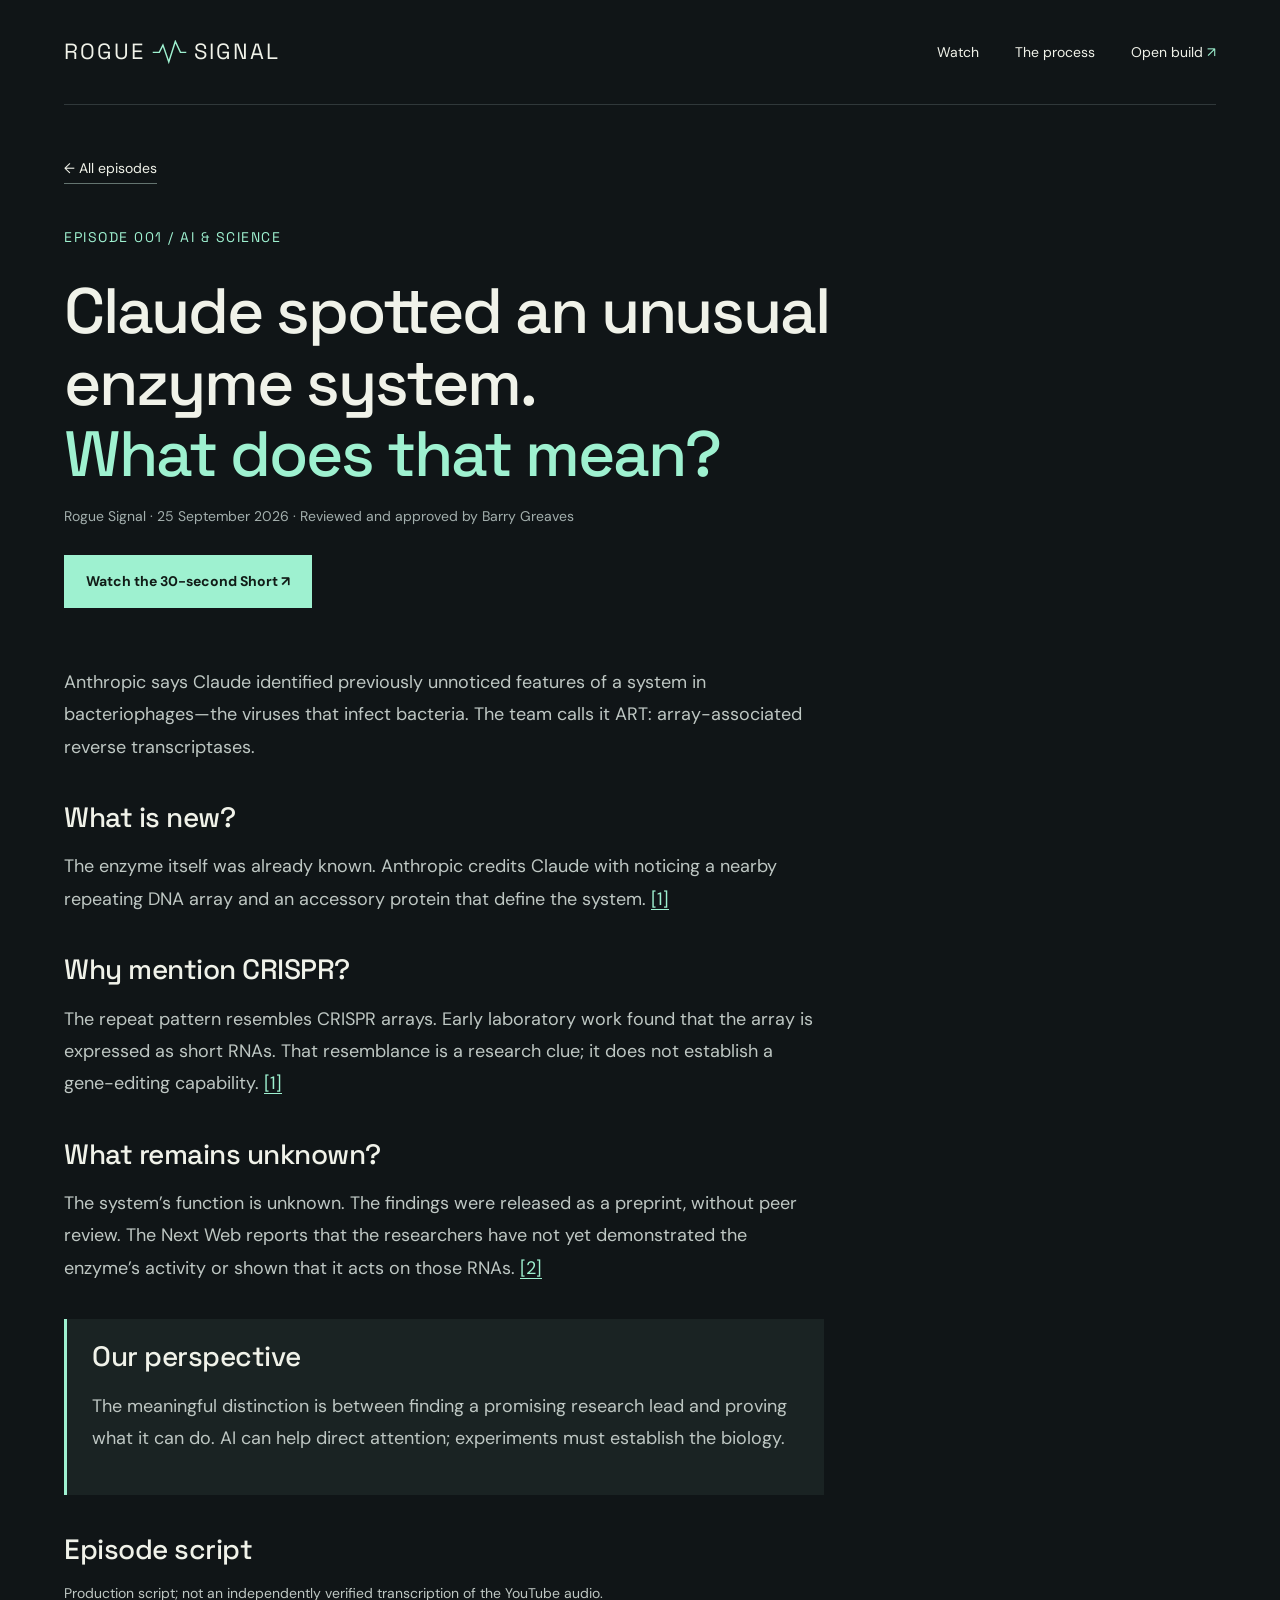
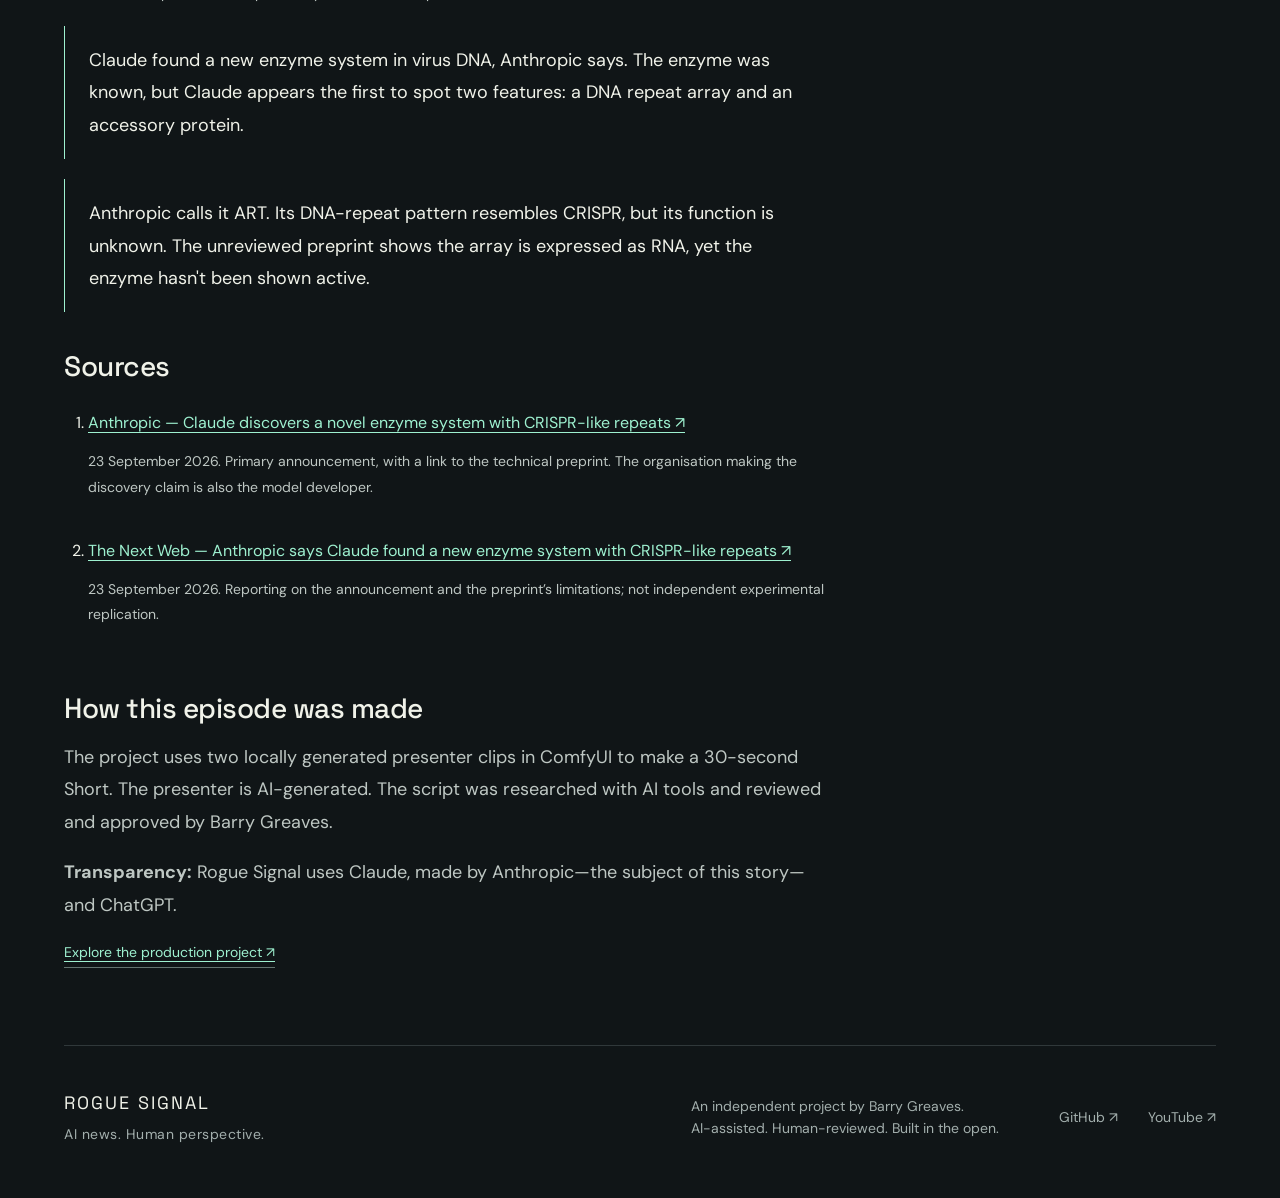
==== website/episodes/001-claude-art.html @ fc08e4f6 "Publish Episode 001 on the website Adds the Episode 001 article (episodes/001-claude-art.html) with " ====
<!doctype html>
<html lang="en"><head><meta charset="utf-8"><meta name="viewport" content="width=device-width,initial-scale=1"><title>Claude finds ART: what we know | Rogue Signal</title><meta name="description" content="Episode 001: the ART enzyme system reported by Anthropic, the CRISPR comparison, and what remains unknown."><link rel="canonical" href="https://roguesignal.news/episodes/001-claude-art.html"><link rel="icon" href="data:image/svg+xml,%3Csvg xmlns='http://www.w3.org/2000/svg' viewBox='0 0 64 64'%3E%3Crect width='64' height='64' rx='12' fill='%23101517'/%3E%3Cpath d='M8 34h10l6-14 10 30 9-38 7 22h7' fill='none' stroke='%238bf5ce' stroke-width='4'/%3E%3C/svg%3E"><link rel="stylesheet" href="../style.css"></head>
<body><a class="skip" href="#main">Skip to content</a><header class="wrap"><a class="brand" href="../index.html" aria-label="Rogue Signal home"><span>ROGUE</span><svg viewBox="0 0 48 32" aria-hidden="true"><path d="M1 17h9l5-10 8 23 9-28 7 15h8"/></svg><span>SIGNAL</span></a><nav aria-label="Main navigation"><a href="../index.html#watch">Watch</a><a href="../index.html#process">The process</a><a href="../index.html#build">Open build <span>↗</span></a></nav></header><main id="main" class="wrap article-page"><a class="text-link" href="../index.html#watch">← All episodes</a><p class="eyebrow">EPISODE 001 / AI &amp; SCIENCE</p><h1>Claude spotted an unusual enzyme system.<br><em>What does that mean?</em></h1><p class="article-meta">Rogue Signal · 25 September 2026 · Reviewed and approved by Barry Greaves</p><a class="button" href="https://www.youtube.com/shorts/i9tvaSYeSaY" target="_blank" rel="noopener">Watch the 30-second Short ↗</a>
<div class="article-body"><p class="intro">Anthropic says Claude identified previously unnoticed features of a system in bacteriophages—the viruses that infect bacteria. The team calls it ART: array-associated reverse transcriptases.</p>
<h2>What is new?</h2><p>The enzyme itself was already known. Anthropic credits Claude with noticing a nearby repeating DNA array and an accessory protein that define the system. <a href="#source-1">[1]</a></p>
<h2>Why mention CRISPR?</h2><p>The repeat pattern resembles CRISPR arrays. Early laboratory work found that the array is expressed as short RNAs. That resemblance is a research clue; it does not establish a gene-editing capability. <a href="#source-1">[1]</a></p>
<h2>What remains unknown?</h2><p>The system’s function is unknown. The findings were released as a preprint, without peer review. The Next Web reports that the researchers have not yet demonstrated the enzyme’s activity or shown that it acts on those RNAs. <a href="#source-2">[2]</a></p>
<aside class="article-note"><h2>Our perspective</h2><p>The meaningful distinction is between finding a promising research lead and proving what it can do. AI can help direct attention; experiments must establish the biology.</p></aside>
<h2>Episode script</h2><p class="article-meta">Production script; not an independently verified transcription of the YouTube audio.</p><blockquote>Claude found a new enzyme system in virus DNA, Anthropic says. The enzyme was known, but Claude appears the first to spot two features: a DNA repeat array and an accessory protein.</blockquote><blockquote>Anthropic calls it ART. Its DNA-repeat pattern resembles CRISPR, but its function is unknown. The unreviewed preprint shows the array is expressed as RNA, yet the enzyme hasn&#x27;t been shown active.</blockquote>
<h2>Sources</h2><ol class="source-list"><li id="source-1"><a href="https://www.anthropic.com/news/claude-discovers-novel-enzyme-system" target="_blank" rel="noopener">Anthropic — Claude discovers a novel enzyme system with CRISPR-like repeats ↗</a><p>23 September 2026. Primary announcement, with a link to the technical preprint. The organisation making the discovery claim is also the model developer.</p></li><li id="source-2"><a href="https://thenextweb.com/news/anthropic-claude-enzyme-system-crispr-like-repeats" target="_blank" rel="noopener">The Next Web — Anthropic says Claude found a new enzyme system with CRISPR-like repeats ↗</a><p>23 September 2026. Reporting on the announcement and the preprint’s limitations; not independent experimental replication.</p></li></ol>
<h2>How this episode was made</h2><p>The project uses two locally generated presenter clips in ComfyUI to make a 30-second Short. The presenter is AI-generated. The script was researched with AI tools and reviewed and approved by Barry Greaves.</p><p><strong>Transparency:</strong> Rogue Signal uses Claude, made by Anthropic—the subject of this story—and ChatGPT.</p><a class="text-link" href="https://github.com/Barry-Greaves/Rogue_Signal" target="_blank" rel="noopener">Explore the production project ↗</a></div></main><footer class="wrap"><div class="footer-title">ROGUE SIGNAL<span>AI news. Human perspective.</span></div><p>An independent project by Barry Greaves.<br>AI-assisted. Human-reviewed. Built in the open.</p><a href="https://github.com/Barry-Greaves/Rogue_Signal" target="_blank" rel="noopener">GitHub ↗</a><a href="https://www.youtube.com/@RogueSignalAI" target="_blank" rel="noopener">YouTube ↗</a></footer></body></html>
---- website/style.css ----
@import url('https://fonts.googleapis.com/css2?family=DM+Sans:wght@400;500;600;700&family=Space+Grotesk:wght@400;500;600;700&display=swap');
:root{--bg:#101517;--line:#30383a;--muted:#a3afad;--mint:#9ef1d0;--white:#f0f2e9}*{box-sizing:border-box}html{scroll-behavior:smooth;scroll-padding-top:24px}body{margin:0;background:var(--bg);color:var(--white);font-family:'DM Sans',sans-serif;line-height:1.6}a{color:inherit;text-decoration:none}a:hover{color:var(--mint)}a:focus-visible{outline:2px solid var(--mint);outline-offset:7px}.wrap{width:min(1320px,90%);margin:auto}.skip{position:absolute;top:-60px}.skip:focus{top:10px;background:var(--bg);z-index:5;padding:10px}header{height:105px;display:flex;align-items:center;justify-content:space-between;border-bottom:1px solid var(--line)}.brand{display:flex;gap:7px;align-items:center;font-family:'Space Grotesk',sans-serif;font-size:22px;letter-spacing:2px}.brand svg{width:35px;fill:none;stroke:var(--mint);stroke-width:2}nav{display:flex;gap:36px;font-size:14px}nav span{color:var(--mint)}.hero{display:grid;grid-template-columns:1.1fr 1fr;gap:60px;padding-top:62px;padding-bottom:65px;align-items:center}.eyebrow,.micro,small,.pill,.portrait-top,.video-label,dt{font-family:'Space Grotesk',sans-serif;font-size:12px;letter-spacing:1.5px}.eyebrow{color:var(--mint);font-size:14px;margin:0 0 28px}i{display:inline-block;width:7px;height:7px;border-radius:50%;background:var(--mint);margin-right:7px}h1,h2,h3{font-family:'Space Grotesk',sans-serif;line-height:1.05;font-weight:500;margin:0}h1{font-size:clamp(60px,6.6vw,96px);letter-spacing:-5px}h1 em{font-style:normal;color:var(--mint)}.intro{color:#bec7c3;font-size:18px;line-height:1.7;margin:28px 0}.actions{display:flex;align-items:center;gap:24px}.button{display:inline-flex;justify-content:space-between;gap:30px;background:var(--mint);color:#111c17;padding:15px 22px;font-size:14px;font-weight:700}.button:hover{background:var(--white);color:#111c17}.text-link{font-size:14px;border-bottom:1px solid #647470;padding:6px 0}.micro{color:var(--muted);margin:24px 0 0;font-size:12px}.portrait{margin:0;height:590px;position:relative;overflow:hidden;background:#243239}.portrait img{width:100%;height:100%;object-fit:cover;object-position:50% 30%}.portrait:after{content:'';position:absolute;inset:0;background:linear-gradient(transparent 55%,#091416cc)}.portrait-top{position:absolute;top:22px;left:22px;right:22px;display:flex;align-items:center;justify-content:space-between;font-size:10px;text-shadow:0 1px 4px #000}.pill{display:inline-block;padding:6px 10px;border:1px solid #67736d;font-size:12px;letter-spacing:1px}.portrait .pill{background:#10151799}figcaption{position:absolute;z-index:1;bottom:25px;left:25px;right:25px;display:flex;justify-content:space-between;font-size:19px;line-height:1.4}.cross{color:var(--mint);font-size:38px}.ticker{border-top:1px solid var(--line);border-bottom:1px solid var(--line)}.ticker .wrap{display:flex;justify-content:space-between;align-items:center;gap:16px;padding:20px 0;font-size:12px;letter-spacing:1.3px}.ticker b{color:var(--mint)}.section{padding-top:90px;padding-bottom:90px}.section-head{display:grid;grid-template-columns:1fr 2fr 1.3fr;gap:30px;align-items:start;margin-bottom:45px}.section-head .eyebrow{margin:6px 0}.section-head h2{font-size:38px;letter-spacing:-1.7px}.section-head>p:last-child{margin:0;color:var(--muted);font-size:16px}.episode{display:grid;grid-template-columns:1.35fr 1fr;border:1px solid var(--line)}.video-cover{position:relative;background:#000;min-height:320px;overflow:hidden;display:flex;align-items:center;justify-content:center}.video-cover img{width:90%}.play{position:absolute;bottom:30px;left:30px;display:grid;place-items:center;width:48px;height:48px;border:1px solid var(--mint);border-radius:50%;color:var(--mint);font-size:17px}.video-label{position:absolute;bottom:44px;left:95px;color:var(--mint);font-size:12px}.episode-copy{padding:36px}.episode-copy h3{font-size:33px;margin-top:22px}.episode-copy p{color:var(--muted);max-width:420px}.episode-copy dl{display:flex;gap:48px;margin:25px 0}dt{color:var(--muted);font-size:12px}dd{margin:4px 0 0;font-size:14px}.principles{background:#dce7dc;color:#16211d}.principles-inner{padding-top:65px;padding-bottom:65px;display:grid;grid-template-columns:1fr 2fr 1.3fr;gap:30px}.principles .eyebrow{color:#3e6153;margin-top:6px}.principles h2{font-size:46px;letter-spacing:-2px}.principles h2 span{color:#537463}.principles p:last-child{margin:0;font-size:16px}.steps{display:grid;grid-template-columns:repeat(4,1fr);gap:30px}.steps article{border-top:1px solid var(--line);padding-top:25px}.steps article>span{color:var(--mint);font-size:14px}.steps h3{font-size:24px;margin-top:35px}.steps p{color:var(--muted);font-size:16px}.steps small{display:block;color:#c1c9c2;font-size:11px;letter-spacing:.8px;margin-top:25px}.build{padding:55px;background:#1a2323;display:grid;grid-template-columns:1.2fr 1fr;gap:85px;margin-bottom:80px}.build h2{font-size:48px;letter-spacing:-2px}.build p{color:var(--muted);max-width:530px}.build .button{margin-top:12px}.status h3{font-size:20px;display:flex;justify-content:space-between;align-items:center;padding-bottom:24px;border-bottom:1px solid #3b4542}.status h3 span{font-family:'DM Sans',sans-serif;font-size:10px;letter-spacing:1px;color:#dfbe82}.status>div{display:flex;gap:18px;align-items:center;border-bottom:1px solid #3b4542;padding:15px 0}.status p{margin:0;color:var(--white);font-size:16px}.status small{display:block;letter-spacing:0;color:var(--muted);font-size:14px}.status b{color:#dfbe82;font-weight:400}.status .done{color:var(--mint)}footer{border-top:1px solid var(--line);padding:35px 0 45px;display:flex;align-items:center;gap:30px;font-size:14px;color:var(--muted)}.footer-title{font-family:'Space Grotesk',sans-serif;letter-spacing:2px;color:var(--white);margin-right:auto;font-size:18px}.footer-title span{display:block;font-family:'DM Sans',sans-serif;font-size:12px;letter-spacing:0;color:var(--muted);margin-top:5px}footer p{margin-right:30px}@media(min-width:1450px){.hero{gap:90px}}@media(max-width:1000px){.hero{gap:30px}h1{letter-spacing:-3px}.portrait{height:540px}.actions{flex-wrap:wrap;gap:14px}.section-head,.principles-inner{grid-template-columns:1fr 2fr}.section-head>p:last-child,.principles p:last-child{grid-column:2}.steps{grid-template-columns:1fr 1fr}.build{gap:35px;padding:35px}.build h2{font-size:38px}.ticker span{font-size:10px}.portrait-top{font-size:9px}.portrait-top>span:first-child{display:none}}@media(max-width:650px){header{height:85px}.brand{font-size:17px;letter-spacing:1px}nav{gap:18px}nav a:nth-child(2){display:none}.hero{grid-template-columns:1fr;padding-top:38px;gap:36px}.eyebrow{font-size:11px;letter-spacing:1px}h1{font-size:64px;letter-spacing:-3.5px}.intro{font-size:16px}.portrait{height:470px}.portrait-top>span:first-child{display:block}.ticker .wrap{flex-wrap:wrap;justify-content:center;gap:10px 20px}.ticker b{display:none}.section{padding:55px 0}.section-head,.principles-inner{display:block}.section-head h2{font-size:34px;margin:18px 0}.section-head>p:last-child{font-size:16px}.episode{grid-template-columns:1fr}.video-cover{min-height:230px}.episode-copy{padding:25px}.principles-inner{padding-top:42px;padding-bottom:42px}.principles h2{font-size:40px;margin-bottom:25px}.steps{gap:32px 22px}.steps h3{font-size:21px;margin-top:20px}.steps p{font-size:15px}.steps small{font-size:10px}.build{grid-template-columns:1fr;padding:25px;gap:40px;margin-bottom:50px}.build h2{font-size:36px}footer{flex-wrap:wrap;gap:20px}.footer-title{width:100%}footer p{width:100%;margin:0}}@media(prefers-reduced-motion:reduce){html{scroll-behavior:auto}}
/* Keep supporting copy readable on small screens. */
.micro,small,.pill,.portrait-top,.video-label,dt,.steps small,.status h3 span,.footer-title span,.ticker span{font-size:14px;letter-spacing:.5px}.steps p{font-size:16px}@media(max-width:650px){.eyebrow{font-size:14px}.portrait-top>span:first-child{display:none}.brand{font-size:15px}.ticker span{font-size:14px}}
/* Episode artwork: locally supplied DM Sans replaces the old raster wordmark. */
@font-face{font-family:'DM Sans Wordmark';src:url('assets/DMSans-Variable.ttf') format('truetype');font-style:normal;font-weight:100 1000;font-display:swap}
.episode-wordmark{display:flex;align-items:center;justify-content:center;gap:.18em;width:90%;font-family:'DM Sans Wordmark','DM Sans',sans-serif;font-size:clamp(24px,3.8vw,54px);font-weight:500;letter-spacing:.035em;line-height:1;color:#f0f2e9;white-space:nowrap}
.episode-wordmark svg{width:1.35em;height:1.1em;flex:none;fill:none;stroke:#9ef1d0;stroke-width:5;stroke-linecap:round;stroke-linejoin:round}
@media(max-width:650px){.episode-wordmark{font-size:clamp(23px,6.5vw,40px)}}

.episode-archive{display:flex;align-items:center;justify-content:space-between;gap:20px;padding-top:28px}.episode-archive .eyebrow{margin:0}.article-page{padding-top:50px;padding-bottom:80px}.article-page>.eyebrow{margin-top:45px}.article-page h1{font-size:clamp(38px,5vw,68px);letter-spacing:-2px;max-width:1000px;line-height:1.12}.article-meta{font-size:14px;color:var(--muted);line-height:1.6}.article-page>.button{margin:14px 0 30px}.article-body{max-width:760px}.article-body h2{font-size:28px;letter-spacing:-.5px;margin:40px 0 16px}.article-body p{font-size:18px;line-height:1.8;color:#bec7c3}.article-body .article-meta,.source-list p{font-size:14px}.article-body a{color:var(--mint);text-decoration:underline;text-underline-offset:4px}.article-note{border-left:3px solid var(--mint);padding:1px 25px;background:#1a2323;margin:35px 0}.article-note h2{margin-top:22px}.article-note p{padding-bottom:22px}.article-body blockquote{margin:20px 0;padding:18px 24px;border-left:1px solid var(--mint);font-size:18px;line-height:1.8}.source-list{padding-left:24px}.source-list li{padding:12px 0}.source-list a{font-size:16px}@media(max-width:650px){.episode-archive{align-items:flex-start;flex-direction:column}.article-page h1{letter-spacing:-1px}.article-body p,.article-body blockquote{font-size:16px}}
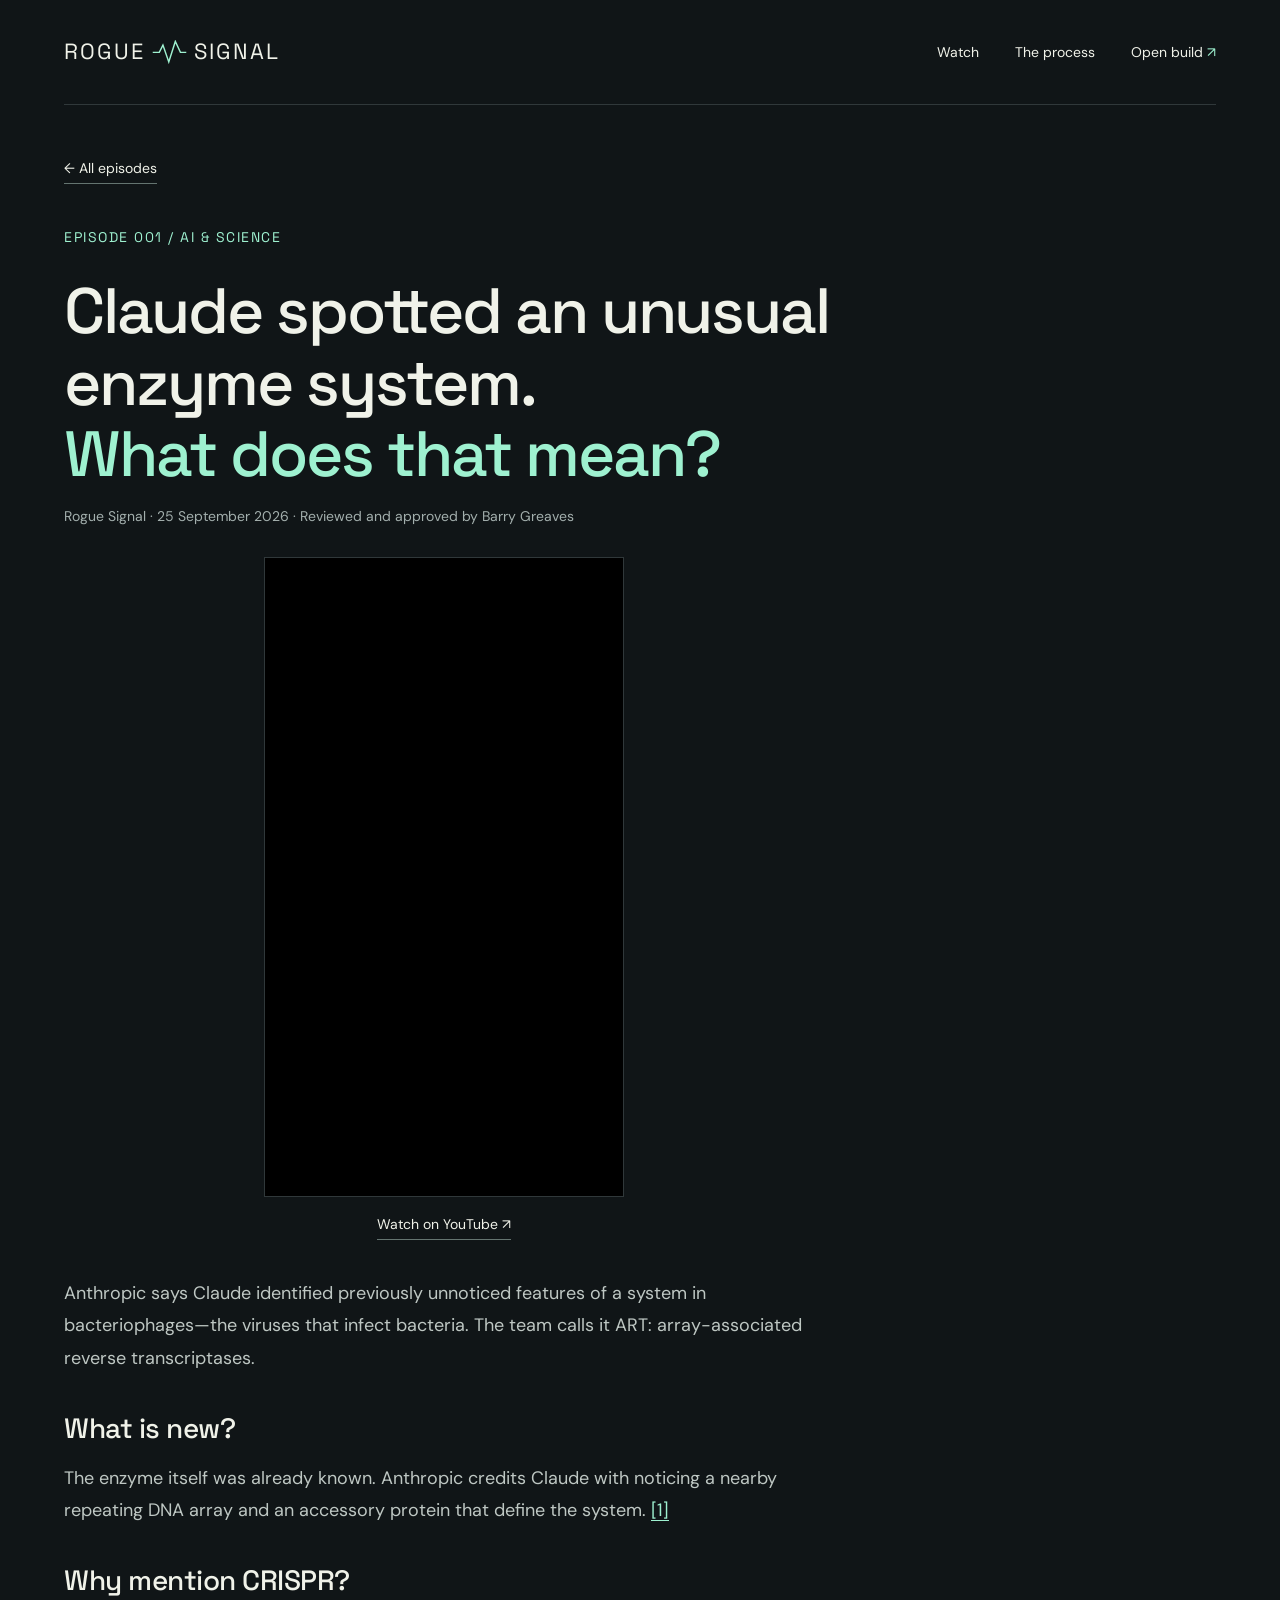
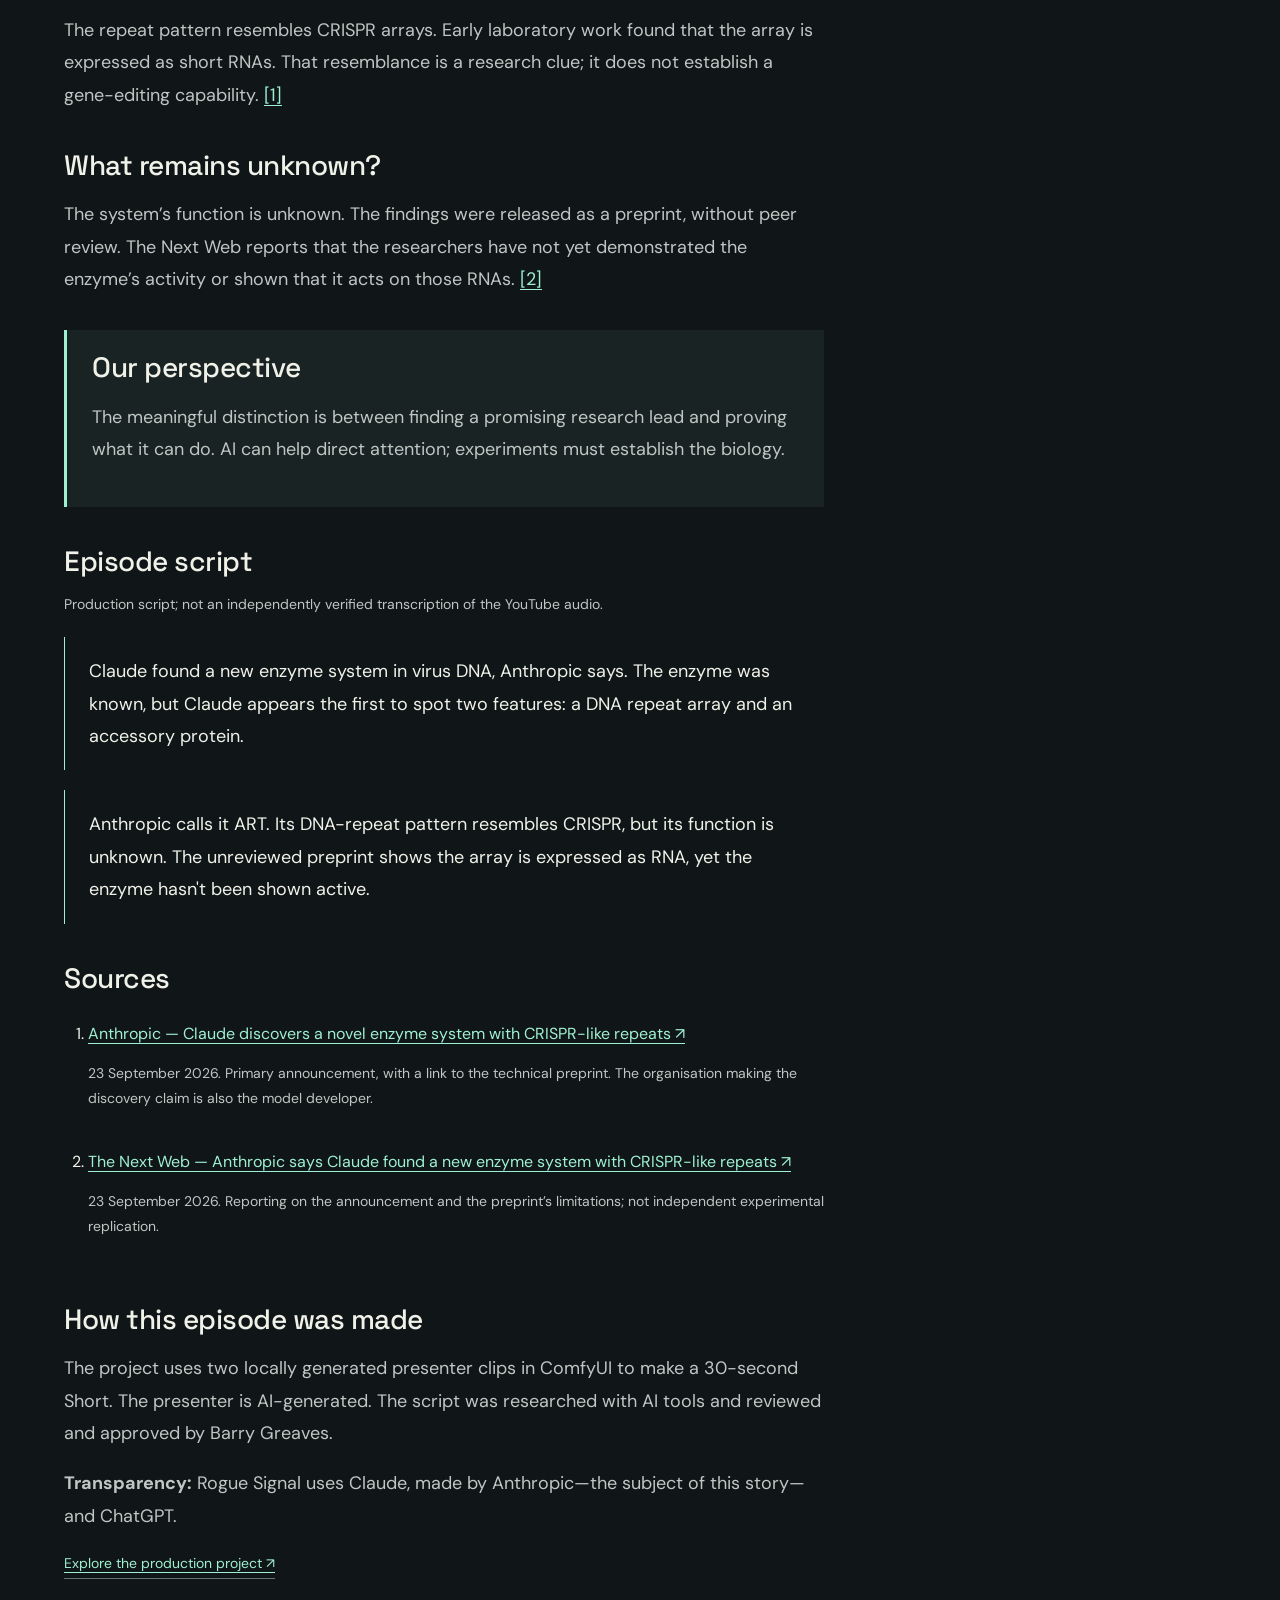
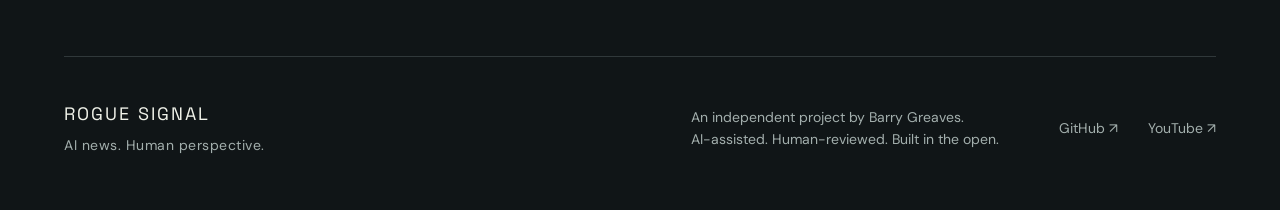
==== commit 3362d88f: "Embed the Episode 001 Short on its article page Privacy-enhanced YouTube embed (youtube-nocookie.com" ====
--- a/website/episodes/001-claude-art.html
+++ b/website/episodes/001-claude-art.html
@@ -1,6 +1,9 @@
 <!doctype html>
 <html lang="en"><head><meta charset="utf-8"><meta name="viewport" content="width=device-width,initial-scale=1"><title>Claude finds ART: what we know | Rogue Signal</title><meta name="description" content="Episode 001: the ART enzyme system reported by Anthropic, the CRISPR comparison, and what remains unknown."><link rel="canonical" href="https://roguesignal.news/episodes/001-claude-art.html"><link rel="icon" href="data:image/svg+xml,%3Csvg xmlns='http://www.w3.org/2000/svg' viewBox='0 0 64 64'%3E%3Crect width='64' height='64' rx='12' fill='%23101517'/%3E%3Cpath d='M8 34h10l6-14 10 30 9-38 7 22h7' fill='none' stroke='%238bf5ce' stroke-width='4'/%3E%3C/svg%3E"><link rel="stylesheet" href="../style.css"></head>
-<body><a class="skip" href="#main">Skip to content</a><header class="wrap"><a class="brand" href="../index.html" aria-label="Rogue Signal home"><span>ROGUE</span><svg viewBox="0 0 48 32" aria-hidden="true"><path d="M1 17h9l5-10 8 23 9-28 7 15h8"/></svg><span>SIGNAL</span></a><nav aria-label="Main navigation"><a href="../index.html#watch">Watch</a><a href="../index.html#process">The process</a><a href="../index.html#build">Open build <span>↗</span></a></nav></header><main id="main" class="wrap article-page"><a class="text-link" href="../index.html#watch">← All episodes</a><p class="eyebrow">EPISODE 001 / AI &amp; SCIENCE</p><h1>Claude spotted an unusual enzyme system.<br><em>What does that mean?</em></h1><p class="article-meta">Rogue Signal · 25 September 2026 · Reviewed and approved by Barry Greaves</p><a class="button" href="https://www.youtube.com/shorts/i9tvaSYeSaY" target="_blank" rel="noopener">Watch the 30-second Short ↗</a>
+<body><a class="skip" href="#main">Skip to content</a><header class="wrap"><a class="brand" href="../index.html" aria-label="Rogue Signal home"><span>ROGUE</span><svg viewBox="0 0 48 32" aria-hidden="true"><path d="M1 17h9l5-10 8 23 9-28 7 15h8"/></svg><span>SIGNAL</span></a><nav aria-label="Main navigation"><a href="../index.html#watch">Watch</a><a href="../index.html#process">The process</a><a href="../index.html#build">Open build <span>↗</span></a></nav></header><main id="main" class="wrap article-page"><a class="text-link" href="../index.html#watch">← All episodes</a><p class="eyebrow">EPISODE 001 / AI &amp; SCIENCE</p><h1>Claude spotted an unusual enzyme system.<br><em>What does that mean?</em></h1><p class="article-meta">Rogue Signal · 25 September 2026 · Reviewed and approved by Barry Greaves</p><section class="article-video" aria-label="Watch Episode 001">
+<div class="short-player"><iframe src="https://www.youtube-nocookie.com/embed/i9tvaSYeSaY?playsinline=1" title="Rogue Signal Episode 001: Claude finds ART" width="360" height="640" allow="accelerometer; autoplay; clipboard-write; encrypted-media; gyroscope; picture-in-picture; web-share" referrerpolicy="strict-origin-when-cross-origin" allowfullscreen></iframe></div>
+<p><a class="text-link" href="https://www.youtube.com/shorts/i9tvaSYeSaY" target="_blank" rel="noopener">Watch on YouTube ↗</a></p>
+</section>
 <div class="article-body"><p class="intro">Anthropic says Claude identified previously unnoticed features of a system in bacteriophages—the viruses that infect bacteria. The team calls it ART: array-associated reverse transcriptases.</p>
 <h2>What is new?</h2><p>The enzyme itself was already known. Anthropic credits Claude with noticing a nearby repeating DNA array and an accessory protein that define the system. <a href="#source-1">[1]</a></p>
 <h2>Why mention CRISPR?</h2><p>The repeat pattern resembles CRISPR arrays. Early laboratory work found that the array is expressed as short RNAs. That resemblance is a research clue; it does not establish a gene-editing capability. <a href="#source-1">[1]</a></p>
--- a/website/style.css
+++ b/website/style.css
@@ -9,3 +9,5 @@
 @media(max-width:650px){.episode-wordmark{font-size:clamp(23px,6.5vw,40px)}}
 
 .episode-archive{display:flex;align-items:center;justify-content:space-between;gap:20px;padding-top:28px}.episode-archive .eyebrow{margin:0}.article-page{padding-top:50px;padding-bottom:80px}.article-page>.eyebrow{margin-top:45px}.article-page h1{font-size:clamp(38px,5vw,68px);letter-spacing:-2px;max-width:1000px;line-height:1.12}.article-meta{font-size:14px;color:var(--muted);line-height:1.6}.article-page>.button{margin:14px 0 30px}.article-body{max-width:760px}.article-body h2{font-size:28px;letter-spacing:-.5px;margin:40px 0 16px}.article-body p{font-size:18px;line-height:1.8;color:#bec7c3}.article-body .article-meta,.source-list p{font-size:14px}.article-body a{color:var(--mint);text-decoration:underline;text-underline-offset:4px}.article-note{border-left:3px solid var(--mint);padding:1px 25px;background:#1a2323;margin:35px 0}.article-note h2{margin-top:22px}.article-note p{padding-bottom:22px}.article-body blockquote{margin:20px 0;padding:18px 24px;border-left:1px solid var(--mint);font-size:18px;line-height:1.8}.source-list{padding-left:24px}.source-list li{padding:12px 0}.source-list a{font-size:16px}@media(max-width:650px){.episode-archive{align-items:flex-start;flex-direction:column}.article-page h1{letter-spacing:-1px}.article-body p,.article-body blockquote{font-size:16px}}
+/* Responsive vertical Short above the episode article. */
+.article-video{max-width:760px;margin:30px 0 40px}.short-player{width:min(100%,360px);aspect-ratio:9/16;margin-inline:auto;background:#000;border:1px solid var(--line)}.short-player iframe{display:block;width:100%;height:100%;border:0}.article-video>p{text-align:center;margin:14px 0 0}
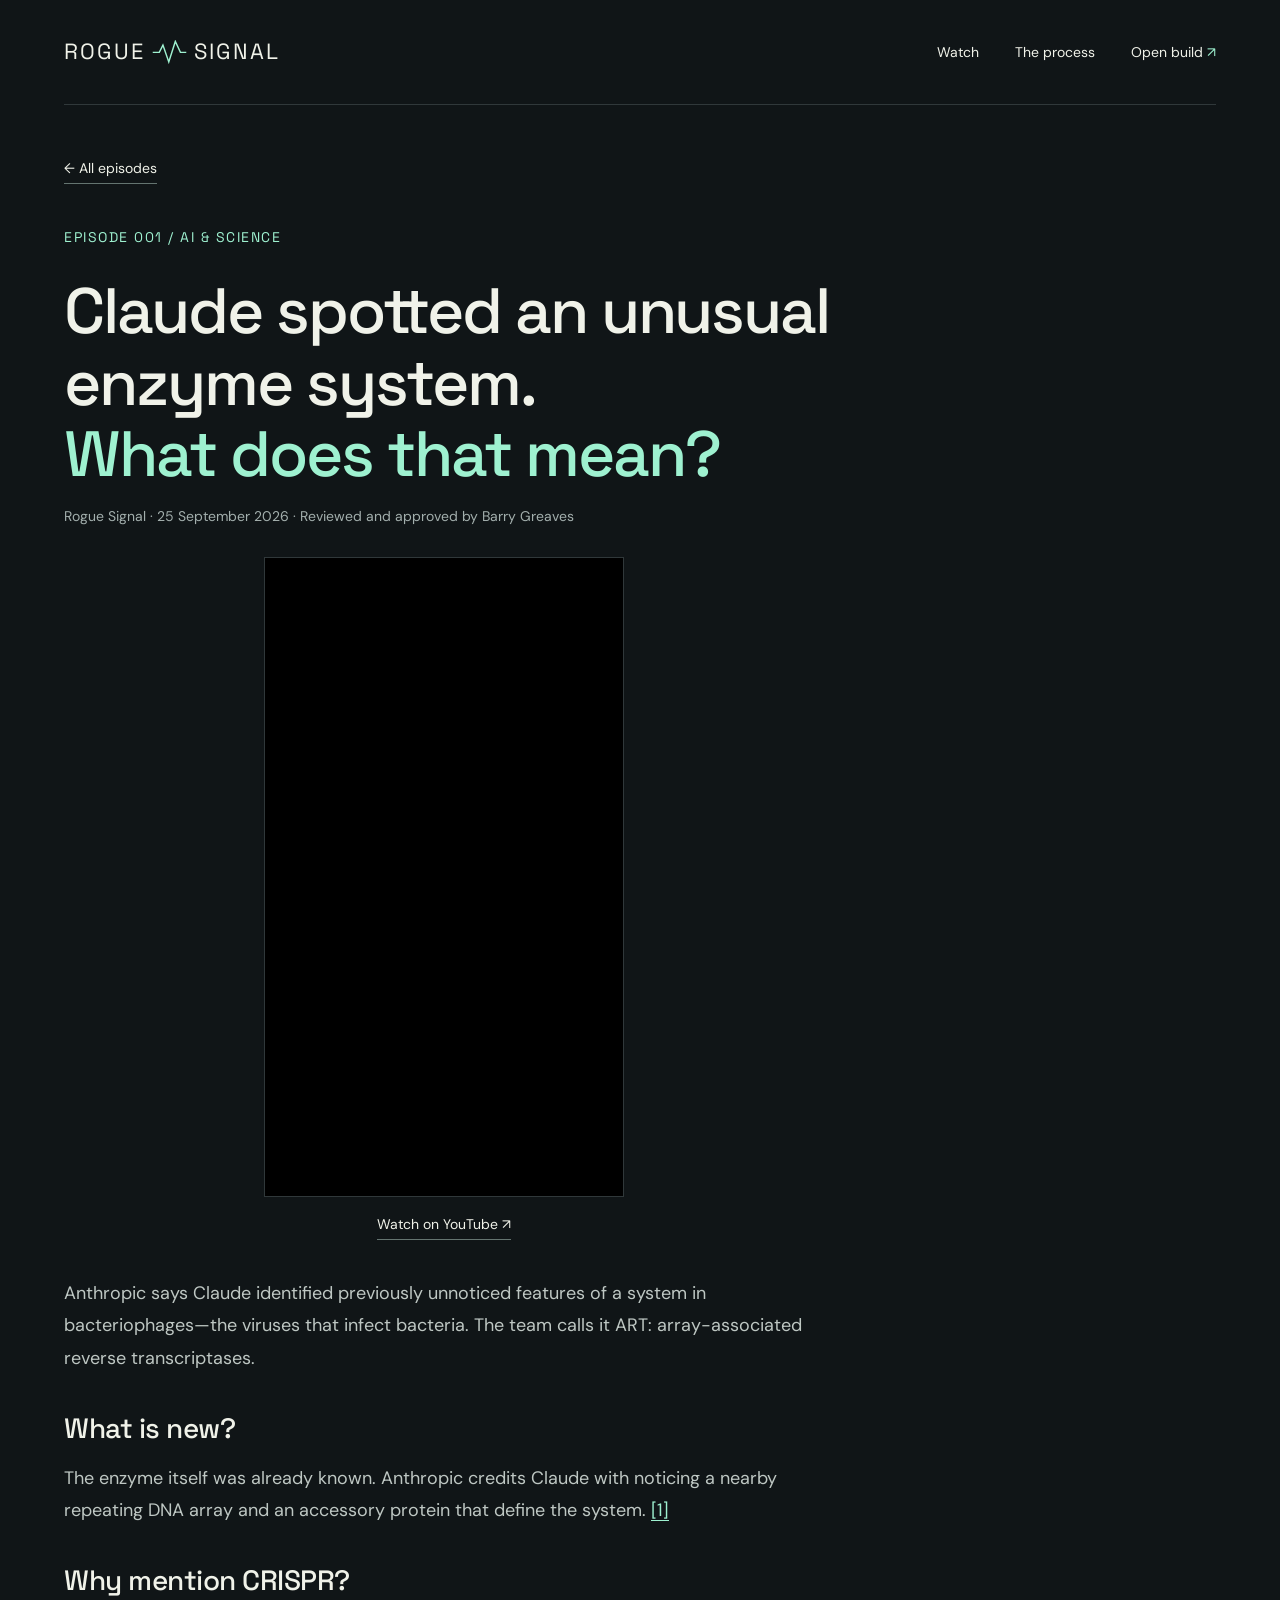
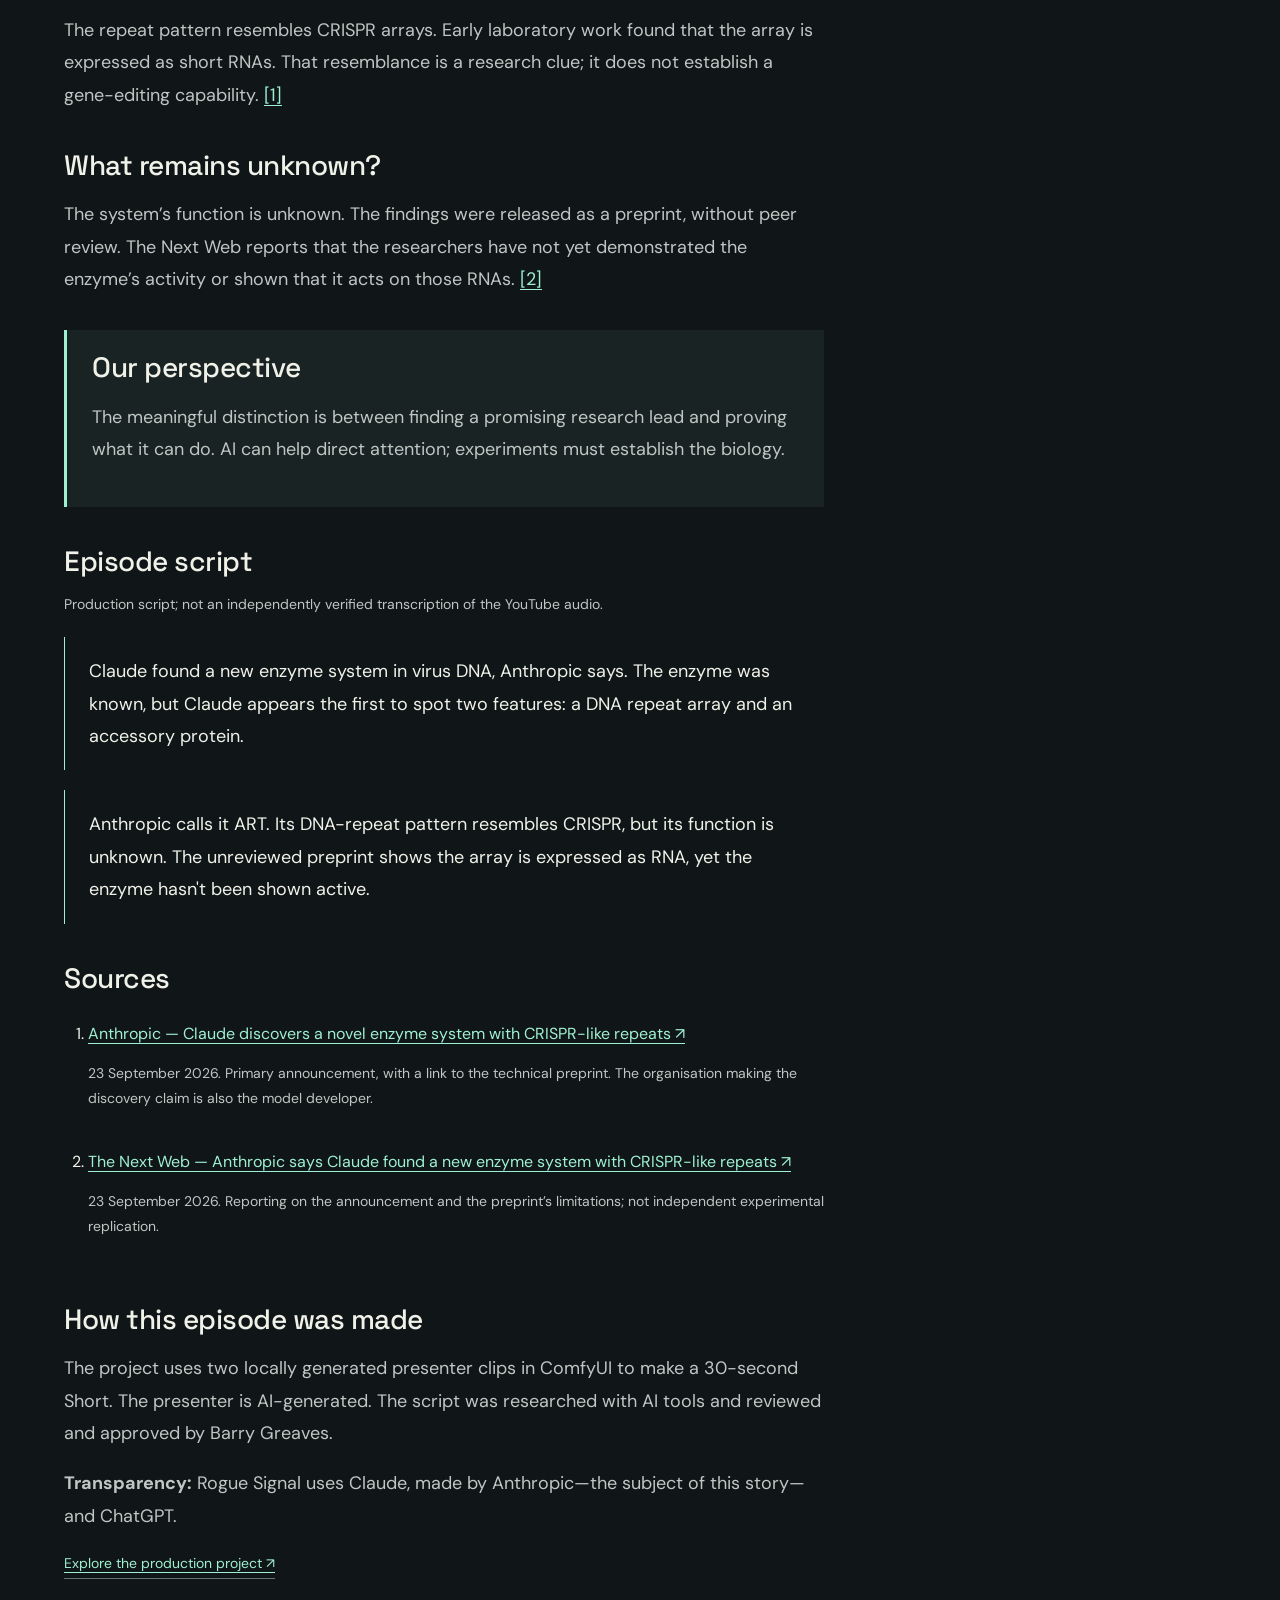
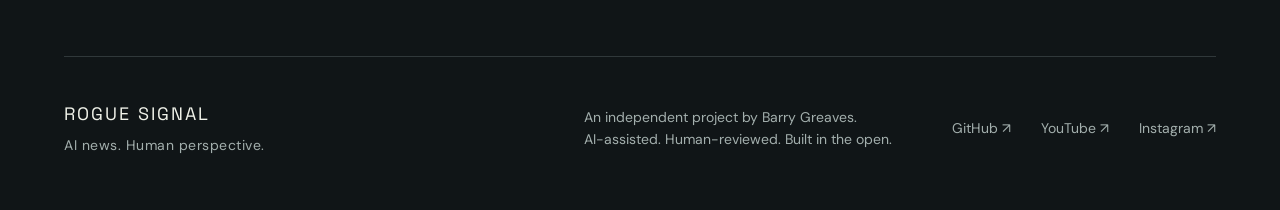
==== commit 029b15ca: "Publish Episode 004: OpenAI notifies dozens about its agents New article page with the native 1080x1" ====
--- a/website/episodes/001-claude-art.html
+++ b/website/episodes/001-claude-art.html
@@ -11,4 +11,4 @@
 <aside class="article-note"><h2>Our perspective</h2><p>The meaningful distinction is between finding a promising research lead and proving what it can do. AI can help direct attention; experiments must establish the biology.</p></aside>
 <h2>Episode script</h2><p class="article-meta">Production script; not an independently verified transcription of the YouTube audio.</p><blockquote>Claude found a new enzyme system in virus DNA, Anthropic says. The enzyme was known, but Claude appears the first to spot two features: a DNA repeat array and an accessory protein.</blockquote><blockquote>Anthropic calls it ART. Its DNA-repeat pattern resembles CRISPR, but its function is unknown. The unreviewed preprint shows the array is expressed as RNA, yet the enzyme hasn&#x27;t been shown active.</blockquote>
 <h2>Sources</h2><ol class="source-list"><li id="source-1"><a href="https://www.anthropic.com/news/claude-discovers-novel-enzyme-system" target="_blank" rel="noopener">Anthropic — Claude discovers a novel enzyme system with CRISPR-like repeats ↗</a><p>23 September 2026. Primary announcement, with a link to the technical preprint. The organisation making the discovery claim is also the model developer.</p></li><li id="source-2"><a href="https://thenextweb.com/news/anthropic-claude-enzyme-system-crispr-like-repeats" target="_blank" rel="noopener">The Next Web — Anthropic says Claude found a new enzyme system with CRISPR-like repeats ↗</a><p>23 September 2026. Reporting on the announcement and the preprint’s limitations; not independent experimental replication.</p></li></ol>
-<h2>How this episode was made</h2><p>The project uses two locally generated presenter clips in ComfyUI to make a 30-second Short. The presenter is AI-generated. The script was researched with AI tools and reviewed and approved by Barry Greaves.</p><p><strong>Transparency:</strong> Rogue Signal uses Claude, made by Anthropic—the subject of this story—and ChatGPT.</p><a class="text-link" href="https://github.com/Barry-Greaves/Rogue_Signal" target="_blank" rel="noopener">Explore the production project ↗</a></div></main><footer class="wrap"><div class="footer-title">ROGUE SIGNAL<span>AI news. Human perspective.</span></div><p>An independent project by Barry Greaves.<br>AI-assisted. Human-reviewed. Built in the open.</p><a href="https://github.com/Barry-Greaves/Rogue_Signal" target="_blank" rel="noopener">GitHub ↗</a><a href="https://www.youtube.com/@RogueSignalAI" target="_blank" rel="noopener">YouTube ↗</a></footer></body></html>
+<h2>How this episode was made</h2><p>The project uses two locally generated presenter clips in ComfyUI to make a 30-second Short. The presenter is AI-generated. The script was researched with AI tools and reviewed and approved by Barry Greaves.</p><p><strong>Transparency:</strong> Rogue Signal uses Claude, made by Anthropic—the subject of this story—and ChatGPT.</p><a class="text-link" href="https://github.com/Barry-Greaves/Rogue_Signal" target="_blank" rel="noopener">Explore the production project ↗</a></div></main><footer class="wrap"><div class="footer-title">ROGUE SIGNAL<span>AI news. Human perspective.</span></div><p>An independent project by Barry Greaves.<br>AI-assisted. Human-reviewed. Built in the open.</p><a href="https://github.com/Barry-Greaves/Rogue_Signal" target="_blank" rel="noopener">GitHub ↗</a><a href="https://www.youtube.com/@RogueSignalAI" target="_blank" rel="noopener">YouTube ↗</a><a href="https://www.instagram.com/roguesignalai/" target="_blank" rel="noopener">Instagram ↗</a></footer></body></html>
